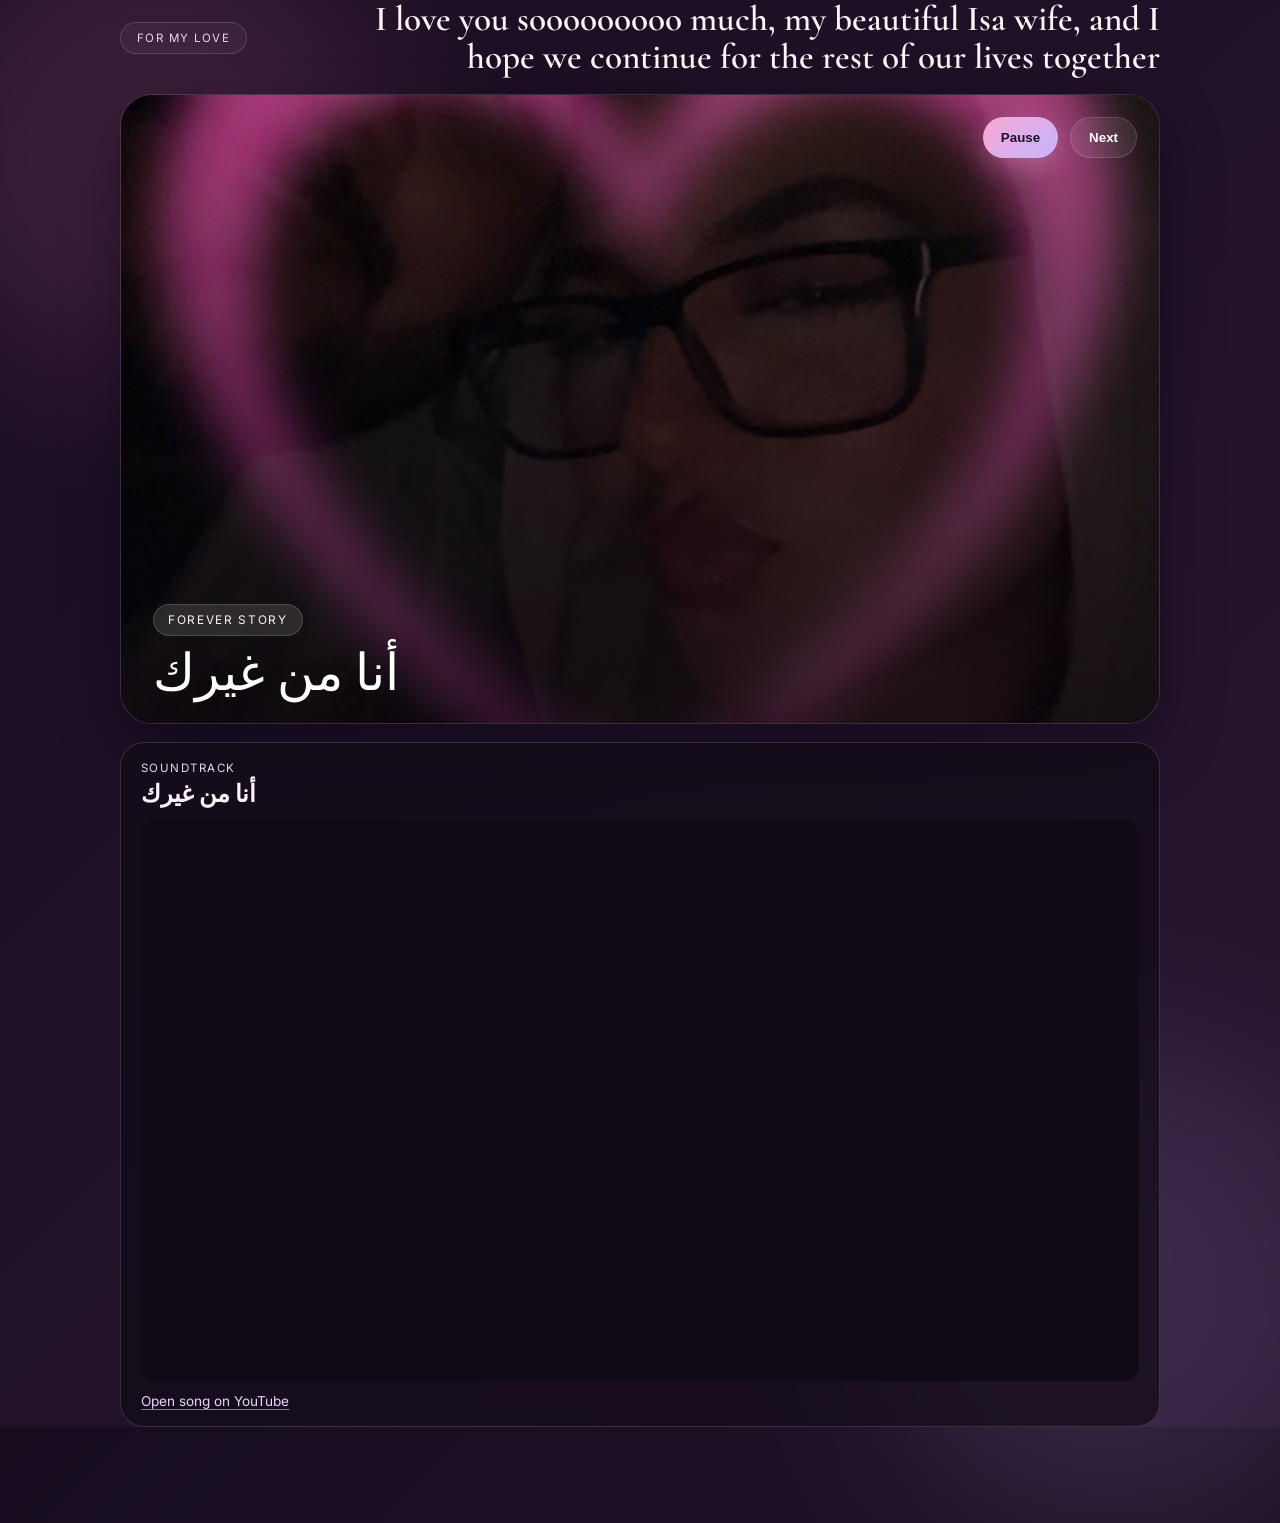
==== index.html @ e86b55b2 "Move slideshow controls away from captions Co-authored-by: Copilot <223556219+Copilot@users.noreply." ====
<!DOCTYPE html>
<html lang="en">
  <head>
    <meta charset="UTF-8" />
    <meta name="viewport" content="width=device-width, initial-scale=1.0" />
    <title>I love you sooooooooo much, my beautiful Isa wife, and I hope we continue for the rest of our lives together</title>
    <link rel="preconnect" href="https://fonts.googleapis.com" />
    <link rel="preconnect" href="https://fonts.gstatic.com" crossorigin />
    <link href="https://fonts.googleapis.com/css2?family=Cormorant+Garamond:wght@400;500;600;700&family=Inter:wght@400;500;600;700&display=swap" rel="stylesheet" />
    <link rel="stylesheet" href="style.css?v=controls-top" />
  </head>
  <body>
    <div class="light light-one"></div>
    <div class="light light-two"></div>

    <main class="page-shell">
      <header class="topbar">
        <span class="badge">For my love</span>
        <h1>I love you sooooooooo much, my beautiful Isa wife, and I hope we continue for the rest of our lives together</h1>
      </header>

      <section class="video-stage" aria-label="Couple slideshow">
        <div class="slides" id="slides">
          <div class="slide active" aria-hidden="false"></div>
          <div class="slide next" aria-hidden="true"></div>
        </div>

        <div class="overlay">
          <div class="caption-pill" id="caption-pill">Forever story</div>
          <div class="lyrics" id="lyrics">أنا من غيرك</div>
        </div>

        <div class="controls">
          <button id="togglePlay" class="control-btn" type="button" aria-label="Pause slideshow">Pause</button>
          <button id="nextSlide" class="control-btn ghost" type="button" aria-label="Next photo">Next</button>
        </div>
      </section>

      <section class="player-panel" aria-label="Music player">
        <div class="music-meta">
          <div>
            <p class="eyebrow">Soundtrack</p>
            <h2>أنا من غيرك</h2>
          </div>
        </div>

        <div class="song-frame">
          <iframe
            src="https://www.youtube-nocookie.com/embed/H9MUAiBeb3w?rel=0&amp;autoplay=1"
            title="أنا من غيرك — YouTube"
            allow="autoplay; accelerometer; clipboard-write; encrypted-media; gyroscope; picture-in-picture"
            referrerpolicy="strict-origin-when-cross-origin"
            allowfullscreen
          ></iframe>
        </div>
        <a class="song-link" href="https://www.youtube.com/watch?v=H9MUAiBeb3w&amp;autoplay=1" target="_blank" rel="noopener noreferrer">
          Open song on YouTube
        </a>
      </section>
    </main>

    <script src="script.js?v=autoplay"></script>
  </body>
</html>
---- style.css ----
:root {
  --bg-dark: #170d1f;
  --bg-mid: #291733;
  --card: rgba(26, 18, 35, 0.66);
  --card-border: rgba(255, 255, 255, 0.14);
  --text-main: #fdf2f8;
  --text-soft: #e9d5ff;
  --pink: #f9a8d4;
  --rose: #f472b6;
  --lavender: #c4b5fd;
  --gold: #f5d48a;
}

* {
  box-sizing: border-box;
}

html, body {
  margin: 0;
  min-height: 100%;
  background: linear-gradient(135deg, var(--bg-dark), var(--bg-mid));
  color: var(--text-main);
  font-family: "Inter", sans-serif;
}

body {
  min-height: 100vh;
  display: grid;
  place-items: center;
  overflow: hidden;
  position: relative;
}

.light {
  position: absolute;
  width: 30rem;
  height: 30rem;
  border-radius: 50%;
  filter: blur(80px);
  opacity: 0.38;
  pointer-events: none;
}

.light-one {
  background: rgba(244, 114, 182, 0.4);
  top: -6rem;
  left: -6rem;
}

.light-two {
  background: rgba(196, 181, 253, 0.32);
  right: -4rem;
  bottom: -6rem;
}

.page-shell {
  width: min(1040px, calc(100vw - 32px));
  position: relative;
  z-index: 1;
}

.topbar {
  display: flex;
  align-items: center;
  justify-content: space-between;
  gap: 14px;
  margin-bottom: 18px;
}

.badge {
  display: inline-flex;
  align-items: center;
  padding: 8px 16px;
  border: 1px solid rgba(255,255,255,0.15);
  border-radius: 999px;
  background: rgba(255,255,255,0.04);
  font-size: 0.72rem;
  letter-spacing: 0.12em;
  text-transform: uppercase;
  color: var(--text-soft);
}

h1 {
  margin: 0;
  max-width: 78%;
  font-family: "Cormorant Garamond", serif;
  font-weight: 600;
  font-size: clamp(1.5rem, 3vw, 2.2rem);
  line-height: 1.08;
  color: #fff4f7;
  text-align: right;
}

.video-stage {
  position: relative;
  width: 100%;
  height: min(70vh, 680px);
  min-height: 430px;
  border-radius: 32px;
  overflow: hidden;
  border: 1px solid var(--card-border);
  background: rgba(0, 0, 0, 0.2);
  box-shadow: 0 26px 60px rgba(9, 2, 16, 0.45);
}

.slides {
  position: absolute;
  inset: 0;
}

.slide {
  position: absolute;
  inset: 0;
  background-size: cover;
  background-position: center;
  opacity: 0;
  transform: scale(1.06);
  transition: opacity 1.5s ease, transform 5s ease;
  filter: saturate(1.08) contrast(1.02) brightness(0.9);
}

.slide::after {
  content: "";
  position: absolute;
  inset: 0;
  background: linear-gradient(180deg, rgba(0,0,0,0.2), rgba(0,0,0,0.35));
}

.slide.active {
  opacity: 1;
  transform: scale(1);
}

.overlay {
  position: absolute;
  inset: 0;
  display: flex;
  flex-direction: column;
  justify-content: flex-end;
  padding: 28px 32px 24px;
  background: linear-gradient(180deg, rgba(12, 7, 16, 0.14), rgba(12, 7, 16, 0.6));
  z-index: 2;
}

.caption-pill {
  align-self: flex-start;
  background: rgba(255,255,255,0.12);
  backdrop-filter: blur(10px);
  border: 1px solid rgba(255,255,255,0.15);
  color: #fdf2f8;
  border-radius: 999px;
  padding: 8px 14px;
  font-size: 0.74rem;
  letter-spacing: 0.14em;
  text-transform: uppercase;
}

.lyrics {
  margin-top: 14px;
  font-family: "Cormorant Garamond", serif;
  font-size: clamp(2.3rem, 4vw, 4rem);
  line-height: 0.96;
  color: #fff;
  text-shadow: 0 10px 30px rgba(0,0,0,0.35);
  max-width: 500px;
}

.controls {
  position: absolute;
  right: 22px;
  top: 22px;
  display: flex;
  gap: 12px;
  z-index: 3;
}

.control-btn {
  border: 0;
  border-radius: 999px;
  padding: 12px 18px;
  font-weight: 600;
  cursor: pointer;
  transition: transform 0.2s ease, box-shadow 0.2s ease;
  background: linear-gradient(135deg, #f9a8d4, #c4b5fd);
  color: #1b1028;
  box-shadow: 0 10px 26px rgba(249, 168, 212, 0.3);
}

.control-btn:hover {
  transform: translateY(-2px);
}

.control-btn.ghost {
  background: rgba(255,255,255,0.08);
  color: white;
  border: 1px solid rgba(255,255,255,0.14);
  box-shadow: none;
}

.player-panel {
  background: rgba(18, 12, 23, 0.72);
  border: 1px solid var(--card-border);
  border-radius: 24px;
  padding: 18px 20px 16px;
  margin-top: 18px;
  backdrop-filter: blur(10px);
}

.music-meta {
  display: flex;
  align-items: center;
  justify-content: space-between;
  gap: 16px;
  margin-bottom: 12px;
}

.eyebrow {
  margin: 0 0 4px;
  text-transform: uppercase;
  letter-spacing: 0.13em;
  font-size: 0.72rem;
  color: var(--text-soft);
}

.music-meta h2 {
  margin: 0;
  font-size: clamp(1.1rem, 2vw, 1.5rem);
}

.song-frame {
  position: relative;
  width: 100%;
  aspect-ratio: 16 / 9;
  overflow: hidden;
  border-radius: 14px;
  background: #100a16;
}

.song-frame iframe {
  position: absolute;
  inset: 0;
  width: 100%;
  height: 100%;
  border: 0;
}

.song-link {
  display: inline-block;
  margin-top: 12px;
  color: var(--text-soft);
  font-size: 0.85rem;
  text-decoration-color: rgba(233, 213, 255, 0.55);
  text-underline-offset: 3px;
}

@media (max-width: 600px) {
  body {
    display: block;
    overflow-x: hidden;
    overflow-y: auto;
  }

  .page-shell {
    margin: 20px auto;
  }

  .topbar {
    display: block;
  }

  h1 {
    max-width: none;
    margin-top: 12px;
    font-size: clamp(1.45rem, 6vw, 1.9rem);
    text-align: left;
  }

  .video-stage {
    min-height: 380px;
    height: 60vh;
  }

  .overlay {
    padding: 18px 18px 20px;
  }

  .controls {
    left: 18px;
    right: 18px;
    top: 18px;
    justify-content: flex-end;
  }

  .control-btn {
    flex: 0 1 auto;
  }

  .music-meta {
    flex-direction: column;
    align-items: flex-start;
  }
}

  height: 18px;
  margin-left: -9px;
  margin-top: -9px;
  background: radial-gradient(circle, #ffe7a3 0%, #f5c74f 55%, #d89a1d 100%);
  border-radius: 50%;
  box-shadow: 0 0 16px rgba(255,198,66,0.8);
}

.leaf {
  position: absolute;
  bottom: 58px;
  width: 44px;
  height: 22px;
  background: linear-gradient(180deg, #78d28f, #2fa26a);
  border-radius: 100% 0 100% 0;
  transform-origin: center center;
  box-shadow: inset -4px -5px rgba(26,116,70,0.2);
}

.leaf-1 { left: 36px; transform: rotate(-28deg); }
.leaf-2 { left: 104px; bottom: 72px; transform: rotate(25deg); }
.leaf-3 { left: 162px; bottom: 58px; transform: rotate(-12deg); }

@keyframes boxReveal {
  0% {
    opacity: 0;
    transform: translateX(-50%) scale(0.2) translateY(40px);
  }
  100% {
    opacity: 1;
    transform: translateX(-50%) scale(1) translateY(0);
  }
}

@keyframes bouquetRise {
  0% {
    opacity: 0;
    transform: translateX(-50%) translateY(200px) rotate(-12deg) scale(0.6);
  }
  55% {
    opacity: 1;
    transform: translateX(-50%) translateY(26px) rotate(-2deg) scale(1.05);
  }
  100% {
    opacity: 1;
    transform: translateX(-50%) translateY(0) rotate(-8deg) scale(1);
  }
}

@keyframes sway {
  0% { transform: rotate(-10deg) translateY(0); }
  100% { transform: rotate(10deg) translateY(-6px); }
}

@keyframes twinkle {
  0%, 100% { opacity: 0.2; transform: scale(0.6); }
  50% { opacity: 1; transform: scale(1.2); }
}

@keyframes glow {
  0% { transform: translateX(-50%) scale(0.96); opacity: 0.7; }
  100% { transform: translateX(-50%) scale(1.08); opacity: 1; }
}

@keyframes petalFall {
  0% {
    opacity: 0;
    transform: translate3d(0, 0, 0) rotate(0deg) scale(0.8);
  }
  12% {
    opacity: 1;
  }
  100% {
    opacity: 0;
    transform: translate3d(var(--dx), 1080px, 0) rotate(var(--rot)) scale(1.2);
  }
}

@keyframes mainText {
  0% { opacity: 0; transform: translateY(30px); }
  100% { opacity: 1; transform: translateY(0); }
}
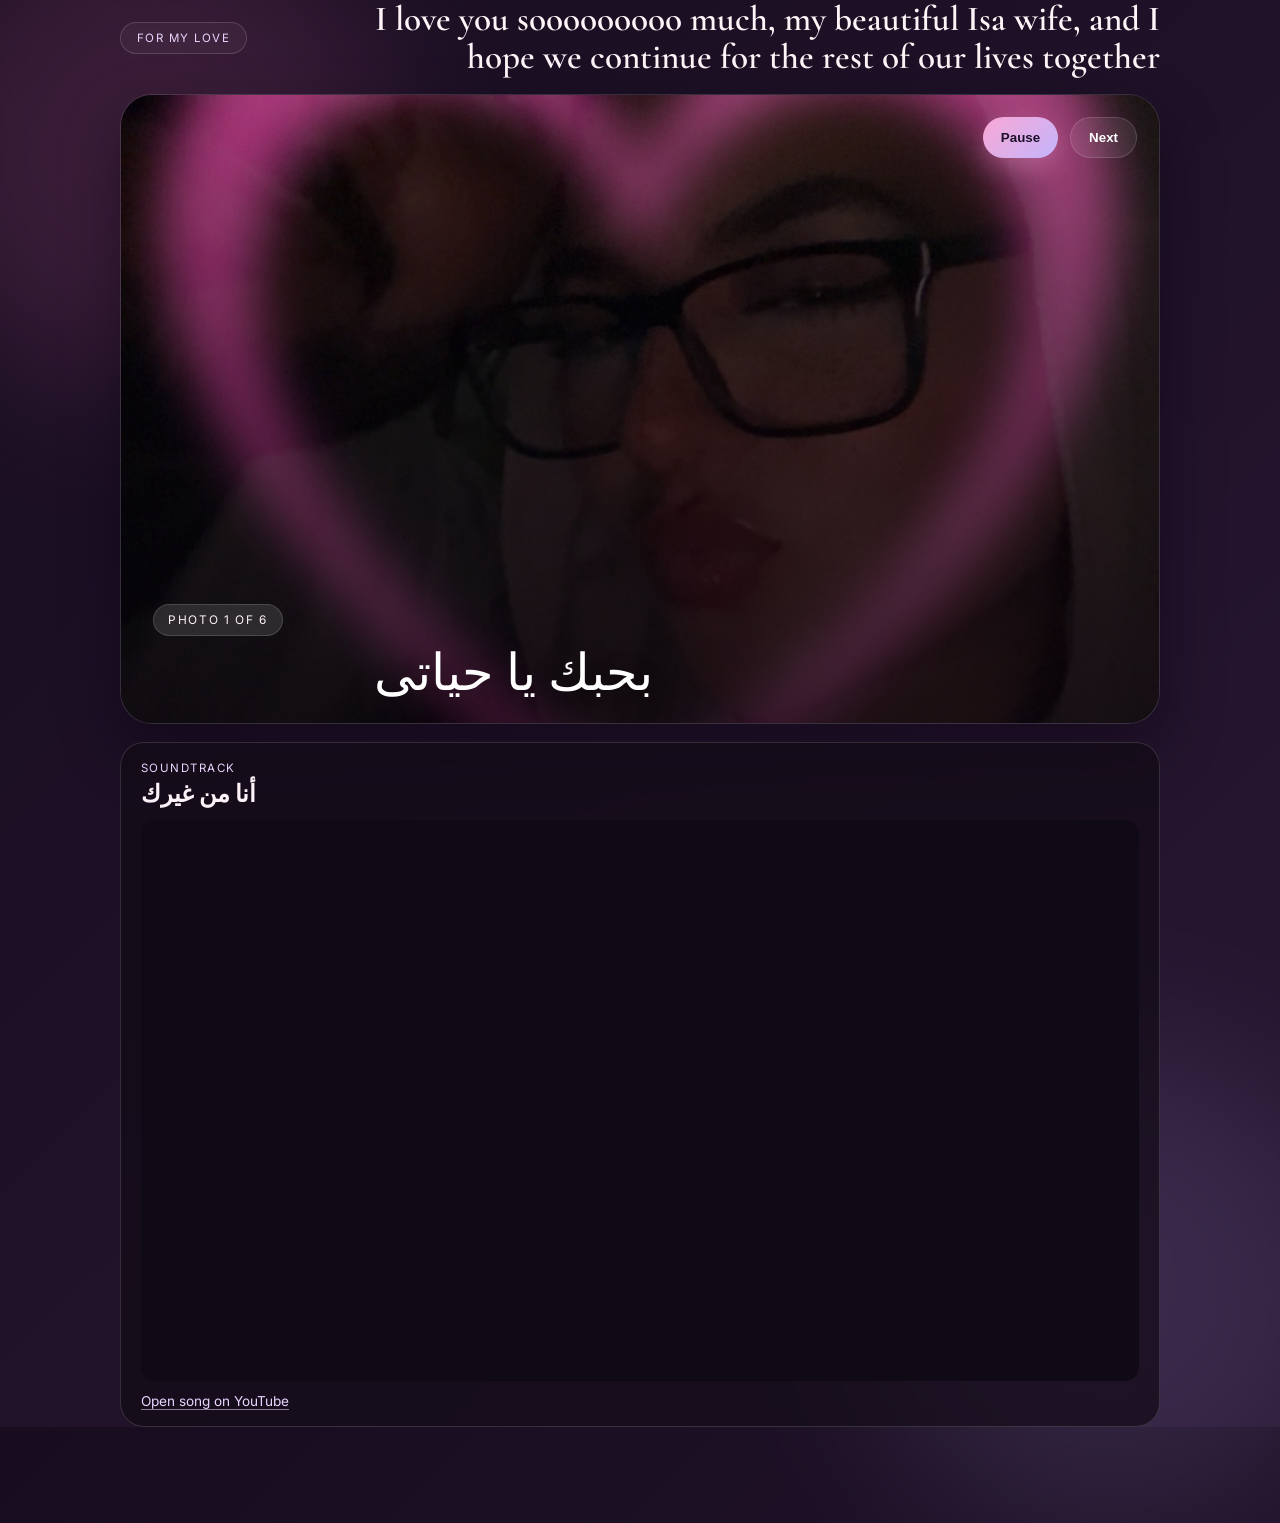
==== commit 0ed21398: "Set requested captions for each photo Co-authored-by: Copilot <223556219+Copilot@users.noreply.githu" ====
--- a/index.html
+++ b/index.html
@@ -7,7 +7,7 @@
     <link rel="preconnect" href="https://fonts.googleapis.com" />
     <link rel="preconnect" href="https://fonts.gstatic.com" crossorigin />
     <link href="https://fonts.googleapis.com/css2?family=Cormorant+Garamond:wght@400;500;600;700&family=Inter:wght@400;500;600;700&display=swap" rel="stylesheet" />
-    <link rel="stylesheet" href="style.css?v=controls-top" />
+    <link rel="stylesheet" href="style.css?v=six-captions" />
   </head>
   <body>
     <div class="light light-one"></div>
@@ -26,8 +26,8 @@
         </div>
 
         <div class="overlay">
-          <div class="caption-pill" id="caption-pill">Forever story</div>
-          <div class="lyrics" id="lyrics">أنا من غيرك</div>
+          <div class="caption-pill" id="caption-pill">Photo 1 of 6</div>
+          <div class="lyrics" id="lyrics" lang="ar" dir="rtl">بحبك يا حياتى</div>
         </div>
 
         <div class="controls">
@@ -59,6 +59,6 @@
       </section>
     </main>
 
-    <script src="script.js?v=autoplay"></script>
+    <script src="script.js?v=six-captions"></script>
   </body>
 </html>
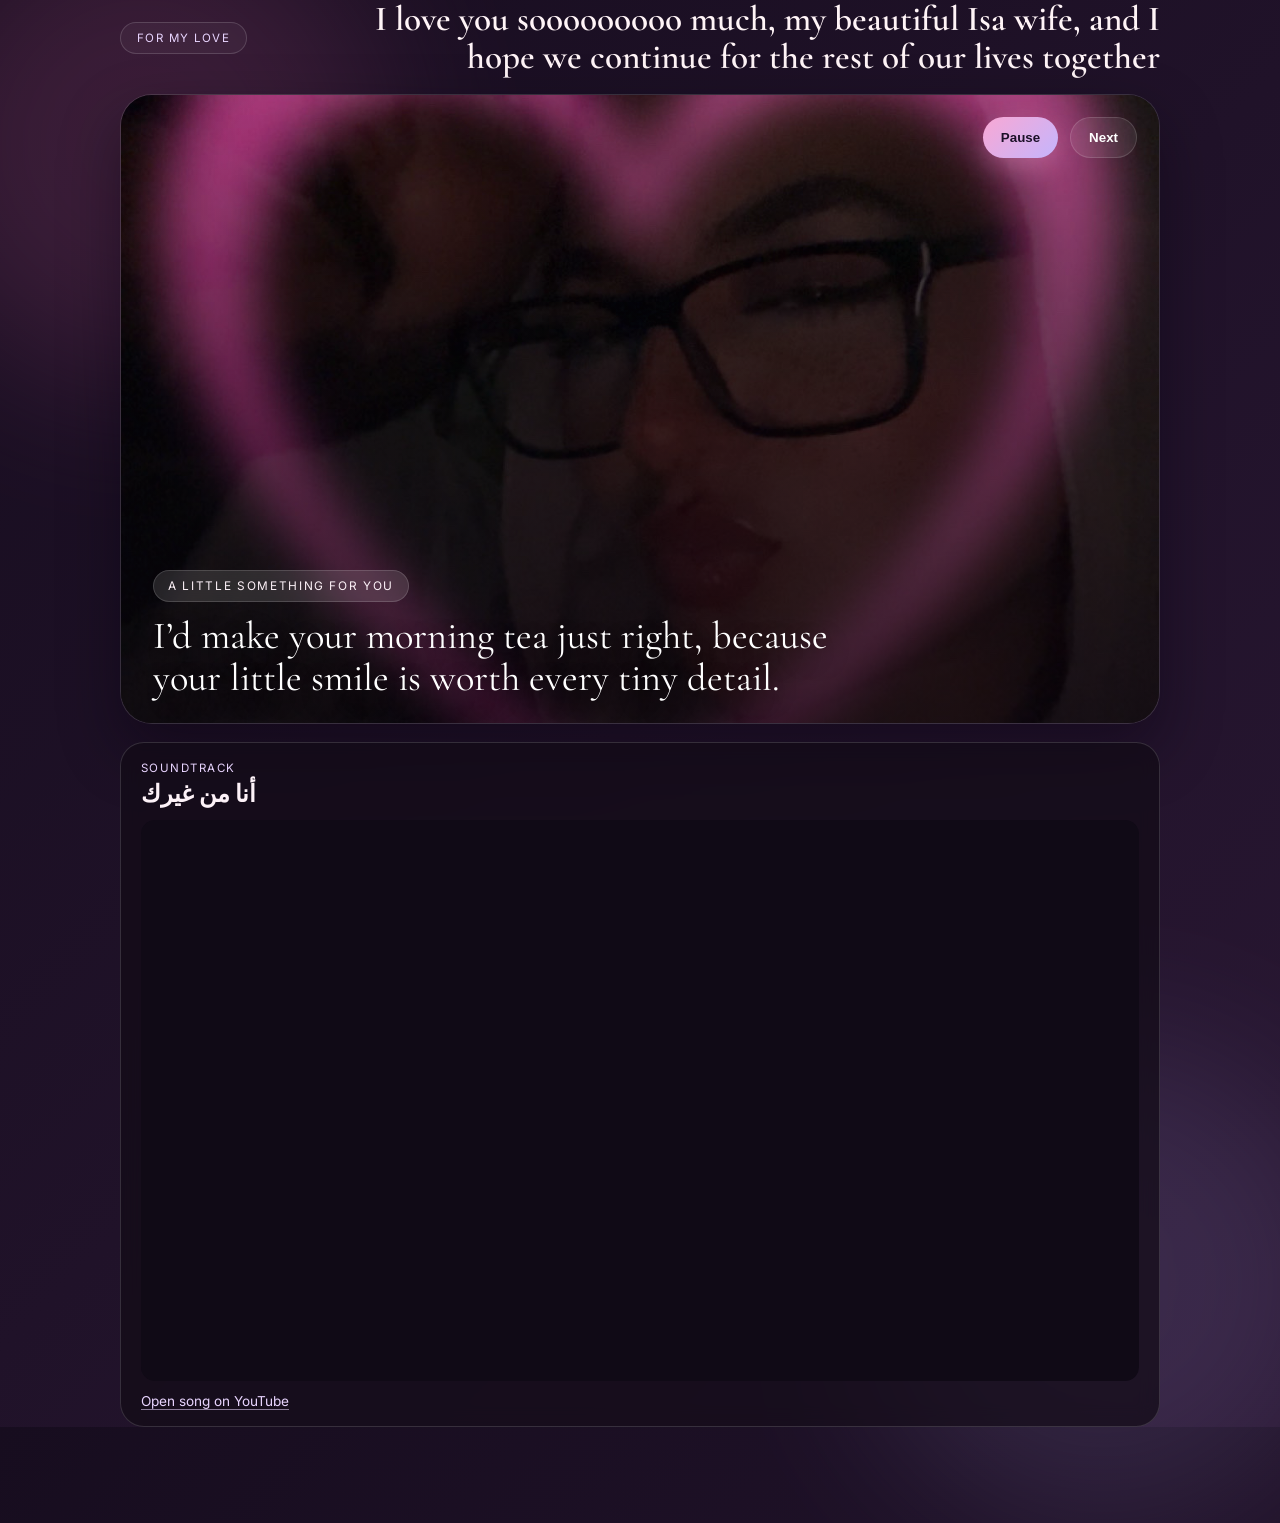
==== commit fa4eea82: "Add six romantic gesture captions Co-authored-by: Copilot <223556219+Copilot@users.noreply.github.co" ====
--- a/index.html
+++ b/index.html
@@ -7,7 +7,7 @@
     <link rel="preconnect" href="https://fonts.googleapis.com" />
     <link rel="preconnect" href="https://fonts.gstatic.com" crossorigin />
     <link href="https://fonts.googleapis.com/css2?family=Cormorant+Garamond:wght@400;500;600;700&family=Inter:wght@400;500;600;700&display=swap" rel="stylesheet" />
-    <link rel="stylesheet" href="style.css?v=six-captions" />
+    <link rel="stylesheet" href="style.css?v=gesture-notes" />
   </head>
   <body>
     <div class="light light-one"></div>
@@ -26,8 +26,8 @@
         </div>
 
         <div class="overlay">
-          <div class="caption-pill" id="caption-pill">Photo 1 of 6</div>
-          <div class="lyrics" id="lyrics" lang="ar" dir="rtl">بحبك يا حياتى</div>
+          <div class="caption-pill" id="caption-pill">A little something for you</div>
+          <div class="lyrics" id="lyrics" lang="en" dir="ltr">I’d make your morning tea just right, because your little smile is worth every tiny detail.</div>
         </div>
 
         <div class="controls">
@@ -59,6 +59,6 @@
       </section>
     </main>
 
-    <script src="script.js?v=six-captions"></script>
+    <script src="script.js?v=gesture-notes"></script>
   </body>
 </html>
--- a/style.css
+++ b/style.css
@@ -158,11 +158,11 @@
 .lyrics {
   margin-top: 14px;
   font-family: "Cormorant Garamond", serif;
-  font-size: clamp(2.3rem, 4vw, 4rem);
-  line-height: 0.96;
+  font-size: clamp(1.7rem, 3vw, 2.8rem);
+  line-height: 1.08;
   color: #fff;
   text-shadow: 0 10px 30px rgba(0,0,0,0.35);
-  max-width: 500px;
+  max-width: 680px;
 }
 
 .controls {
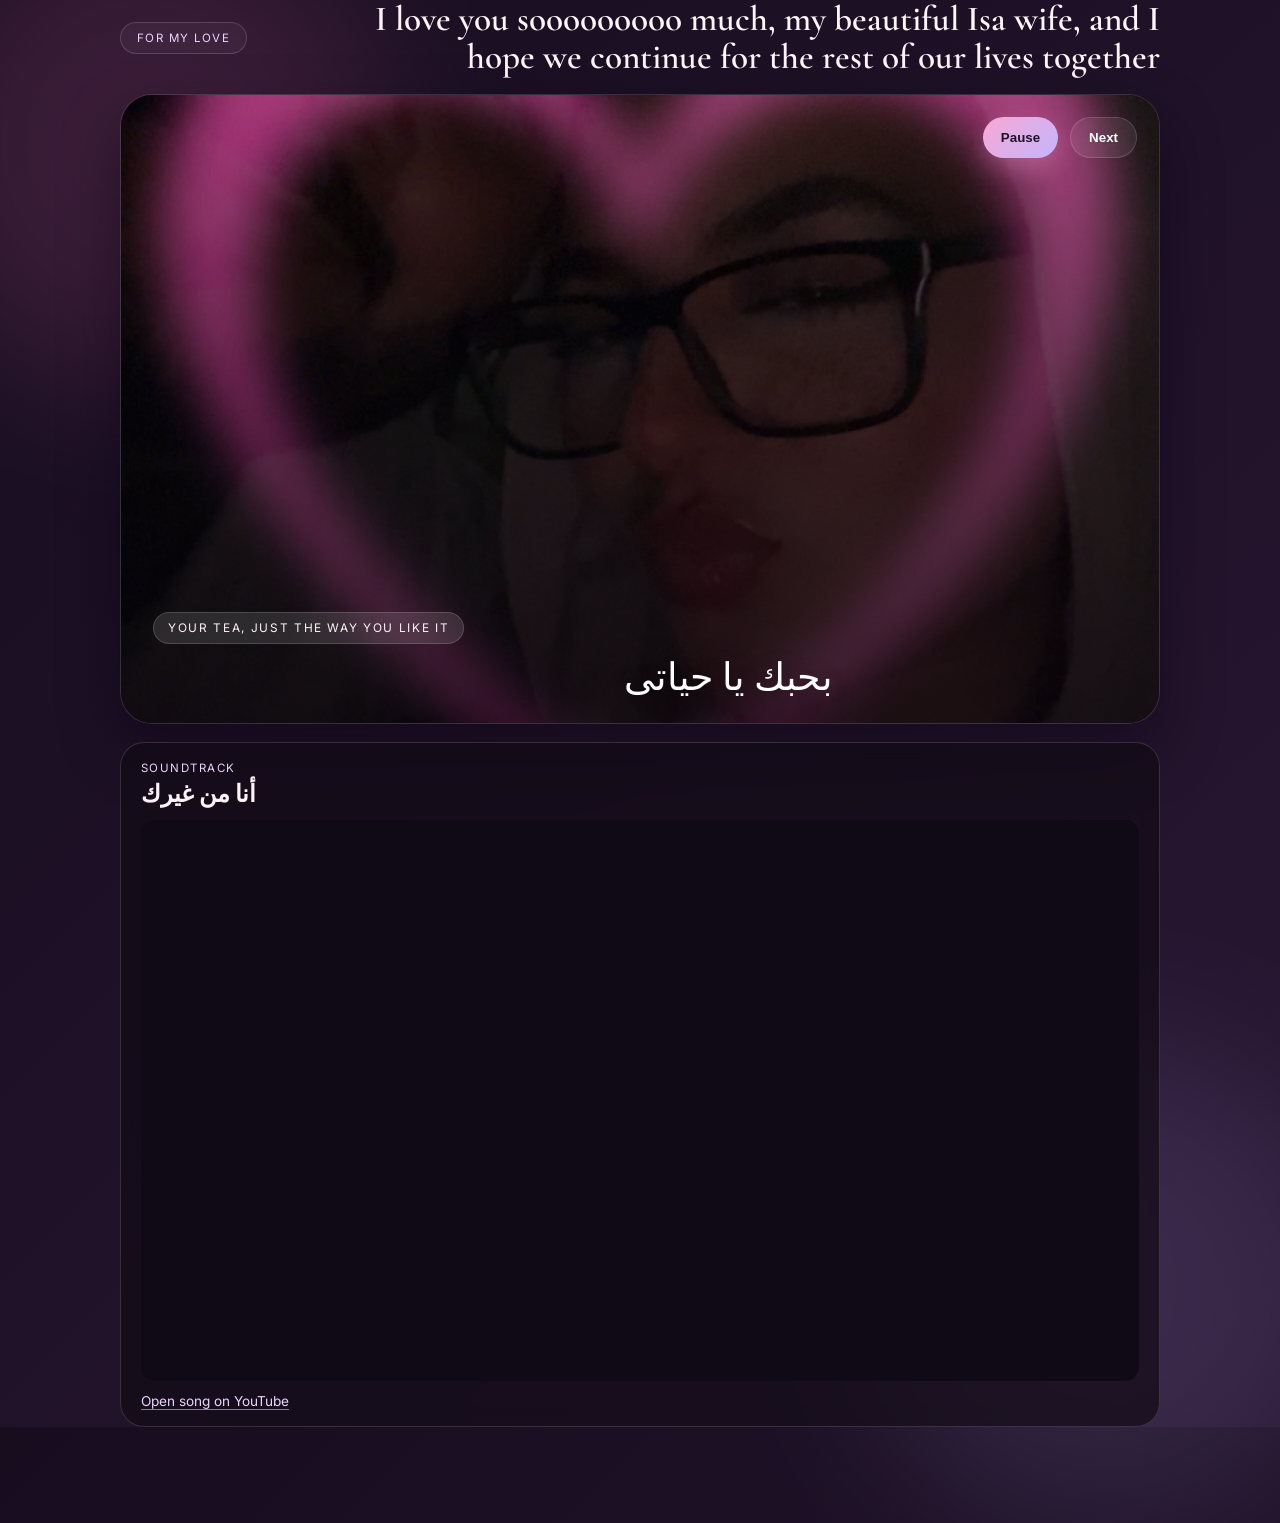
==== commit dcd91efd: "Restore love captions and add gesture titles Co-authored-by: Copilot <223556219+Copilot@users.norepl" ====
--- a/index.html
+++ b/index.html
@@ -7,7 +7,7 @@
     <link rel="preconnect" href="https://fonts.googleapis.com" />
     <link rel="preconnect" href="https://fonts.gstatic.com" crossorigin />
     <link href="https://fonts.googleapis.com/css2?family=Cormorant+Garamond:wght@400;500;600;700&family=Inter:wght@400;500;600;700&display=swap" rel="stylesheet" />
-    <link rel="stylesheet" href="style.css?v=gesture-notes" />
+    <link rel="stylesheet" href="style.css?v=gesture-titles" />
   </head>
   <body>
     <div class="light light-one"></div>
@@ -26,8 +26,8 @@
         </div>
 
         <div class="overlay">
-          <div class="caption-pill" id="caption-pill">A little something for you</div>
-          <div class="lyrics" id="lyrics" lang="en" dir="ltr">I’d make your morning tea just right, because your little smile is worth every tiny detail.</div>
+          <div class="caption-pill" id="caption-pill">Your tea, just the way you like it</div>
+          <div class="lyrics" id="lyrics" lang="ar" dir="rtl">بحبك يا حياتى</div>
         </div>
 
         <div class="controls">
@@ -59,6 +59,6 @@
       </section>
     </main>
 
-    <script src="script.js?v=gesture-notes"></script>
+    <script src="script.js?v=gesture-titles"></script>
   </body>
 </html>
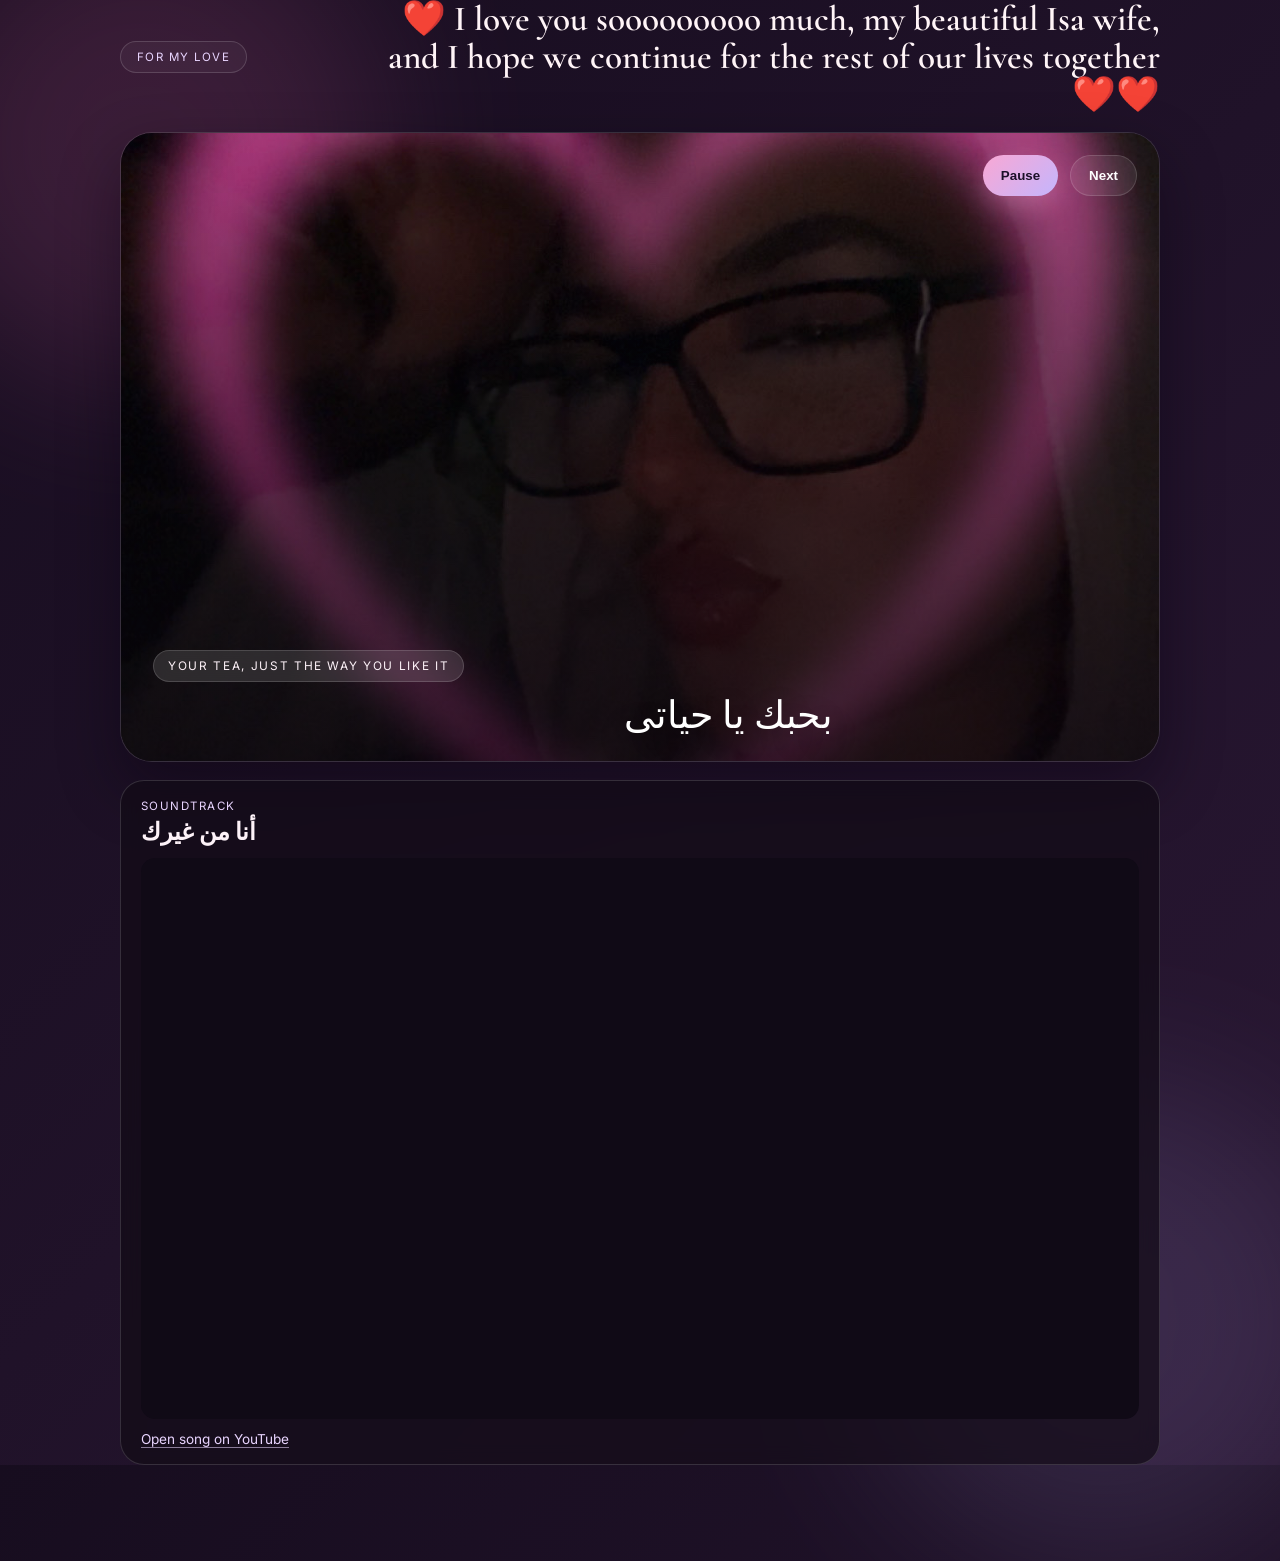
==== commit 03a502ed: "Add hearts to romantic page title Co-authored-by: Copilot <223556219+Copilot@users.noreply.github.co" ====
--- a/index.html
+++ b/index.html
@@ -3,11 +3,11 @@
   <head>
     <meta charset="UTF-8" />
     <meta name="viewport" content="width=device-width, initial-scale=1.0" />
-    <title>I love you sooooooooo much, my beautiful Isa wife, and I hope we continue for the rest of our lives together</title>
+    <title>❤️ I love you sooooooooo much, my beautiful Isa wife, and I hope we continue for the rest of our lives together ❤️❤️</title>
     <link rel="preconnect" href="https://fonts.googleapis.com" />
     <link rel="preconnect" href="https://fonts.gstatic.com" crossorigin />
     <link href="https://fonts.googleapis.com/css2?family=Cormorant+Garamond:wght@400;500;600;700&family=Inter:wght@400;500;600;700&display=swap" rel="stylesheet" />
-    <link rel="stylesheet" href="style.css?v=gesture-titles" />
+    <link rel="stylesheet" href="style.css?v=heart-title" />
   </head>
   <body>
     <div class="light light-one"></div>
@@ -16,7 +16,7 @@
     <main class="page-shell">
       <header class="topbar">
         <span class="badge">For my love</span>
-        <h1>I love you sooooooooo much, my beautiful Isa wife, and I hope we continue for the rest of our lives together</h1>
+        <h1>❤️ I love you sooooooooo much, my beautiful Isa wife, and I hope we continue for the rest of our lives together ❤️❤️</h1>
       </header>
 
       <section class="video-stage" aria-label="Couple slideshow">
@@ -59,6 +59,6 @@
       </section>
     </main>
 
-    <script src="script.js?v=gesture-titles"></script>
+    <script src="script.js?v=heart-title"></script>
   </body>
 </html>
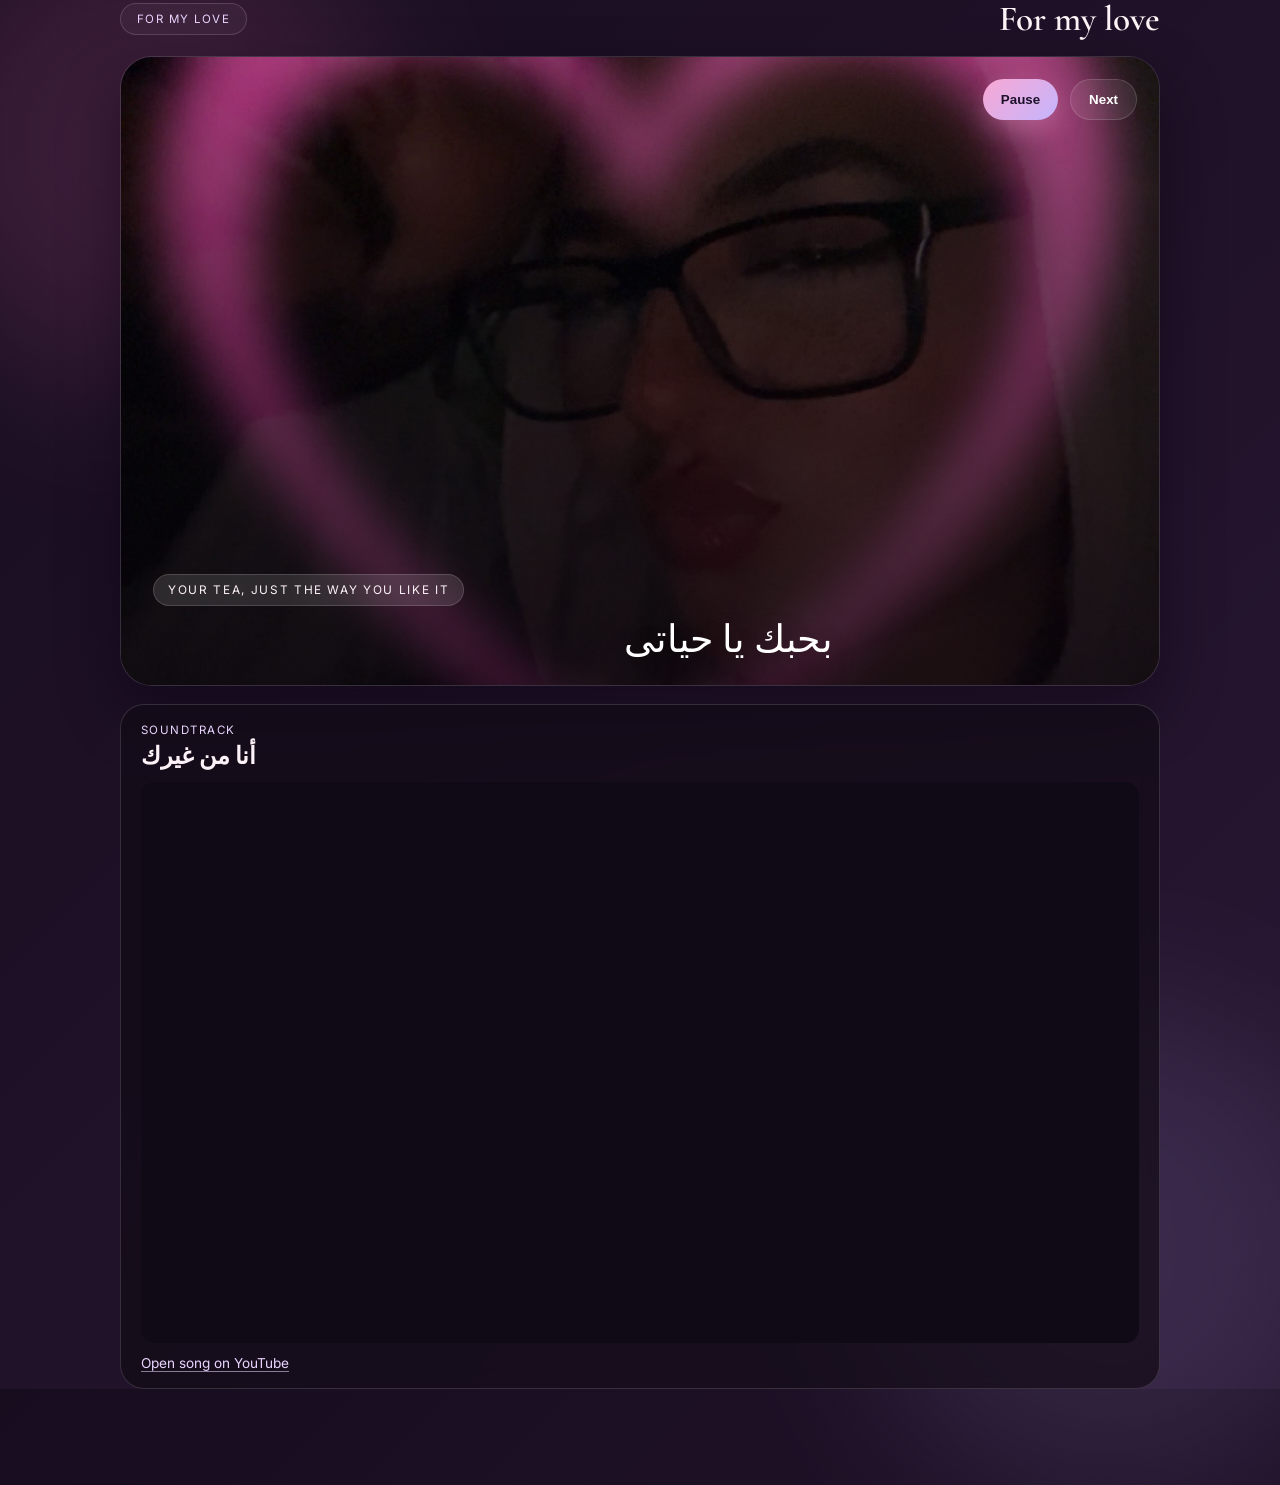
==== commit c786e87c: "Set page heading to For my love Co-authored-by: Copilot <223556219+Copilot@users.noreply.github.com>" ====
--- a/index.html
+++ b/index.html
@@ -3,11 +3,13 @@
   <head>
     <meta charset="UTF-8" />
     <meta name="viewport" content="width=device-width, initial-scale=1.0" />
-    <title>❤️ I love you sooooooooo much, my beautiful Isa wife, and I hope we continue for the rest of our lives together ❤️❤️</title>
+    <title>For my love</title>
+    <meta property="og:title" content="For my love" />
+    <meta name="twitter:title" content="For my love" />
     <link rel="preconnect" href="https://fonts.googleapis.com" />
     <link rel="preconnect" href="https://fonts.gstatic.com" crossorigin />
     <link href="https://fonts.googleapis.com/css2?family=Cormorant+Garamond:wght@400;500;600;700&family=Inter:wght@400;500;600;700&display=swap" rel="stylesheet" />
-    <link rel="stylesheet" href="style.css?v=heart-title" />
+    <link rel="stylesheet" href="style.css?v=link-title" />
   </head>
   <body>
     <div class="light light-one"></div>
@@ -16,7 +18,7 @@
     <main class="page-shell">
       <header class="topbar">
         <span class="badge">For my love</span>
-        <h1>❤️ I love you sooooooooo much, my beautiful Isa wife, and I hope we continue for the rest of our lives together ❤️❤️</h1>
+        <h1>For my love</h1>
       </header>
 
       <section class="video-stage" aria-label="Couple slideshow">
@@ -59,6 +61,6 @@
       </section>
     </main>
 
-    <script src="script.js?v=heart-title"></script>
+    <script src="script.js?v=link-title"></script>
   </body>
 </html>
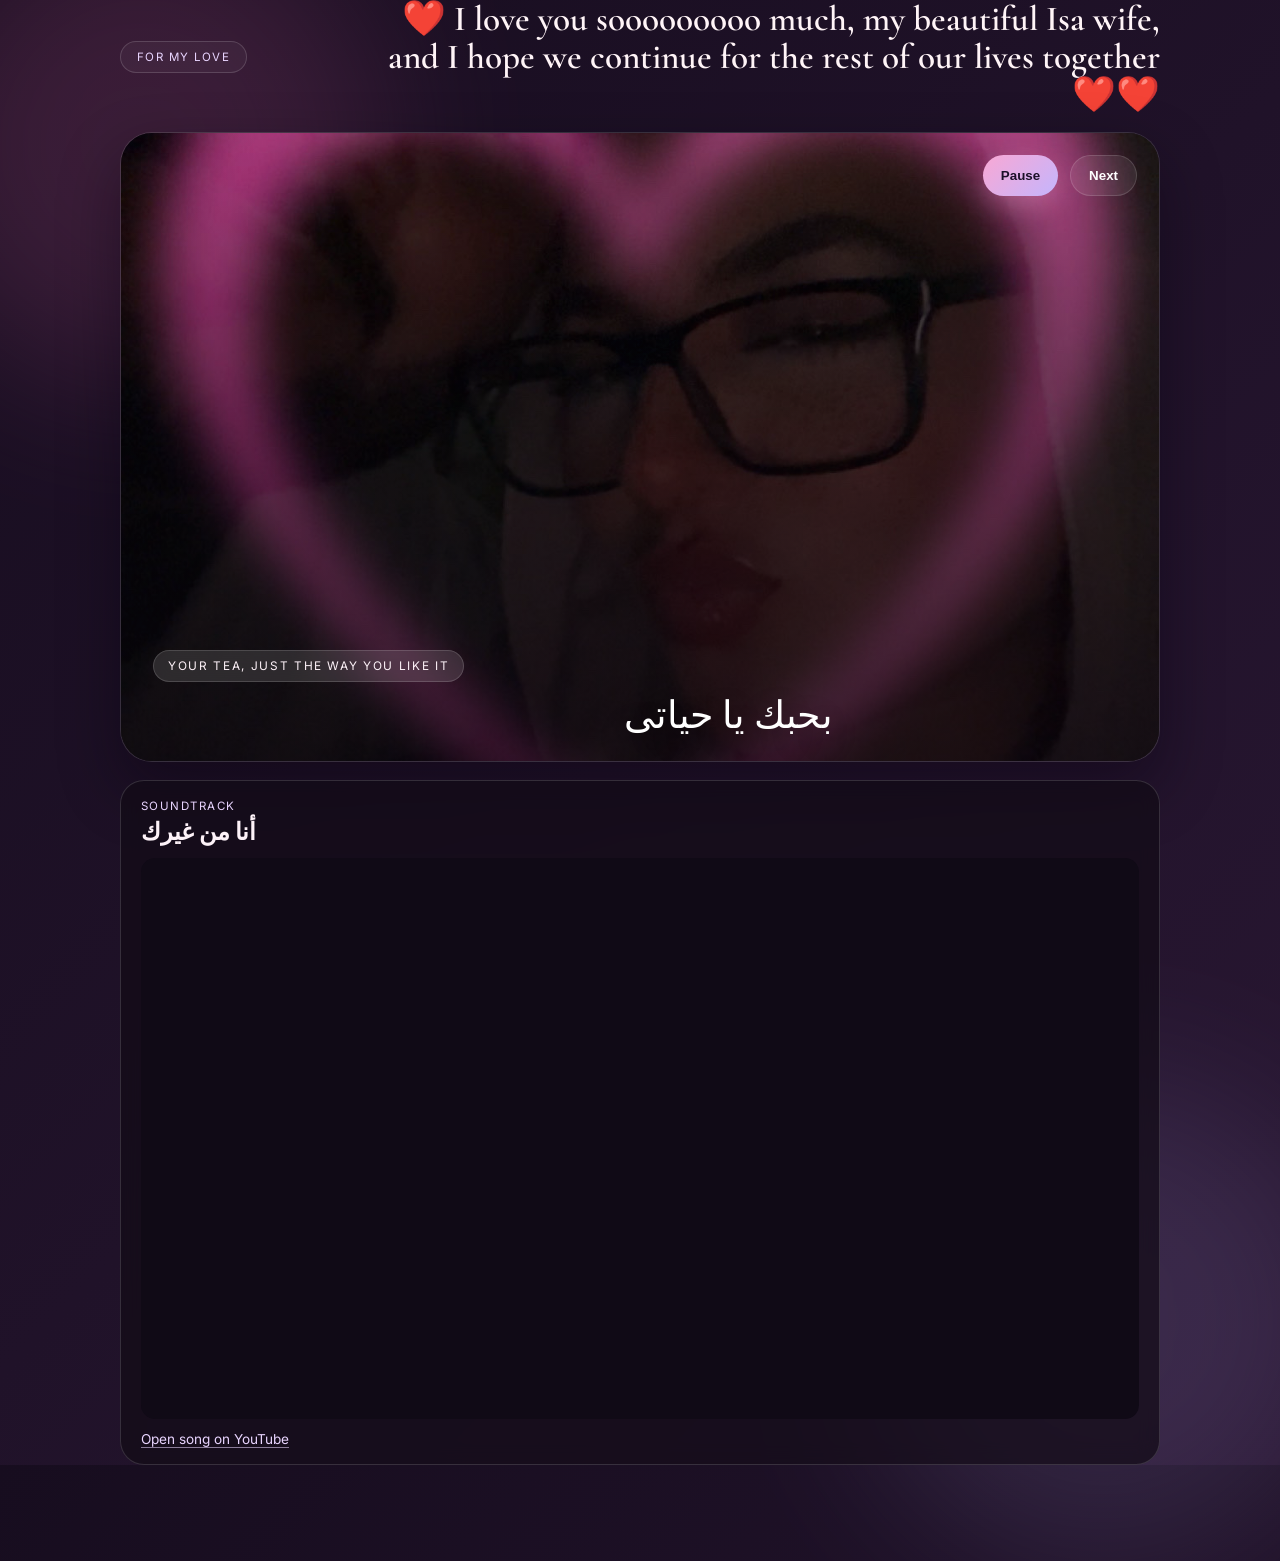
==== commit 3267807a: "Restore romantic page heading Co-authored-by: Copilot <223556219+Copilot@users.noreply.github.com>" ====
--- a/index.html
+++ b/index.html
@@ -18,7 +18,7 @@
     <main class="page-shell">
       <header class="topbar">
         <span class="badge">For my love</span>
-        <h1>For my love</h1>
+        <h1>❤️ I love you sooooooooo much, my beautiful Isa wife, and I hope we continue for the rest of our lives together ❤️❤️</h1>
       </header>
 
       <section class="video-stage" aria-label="Couple slideshow">
